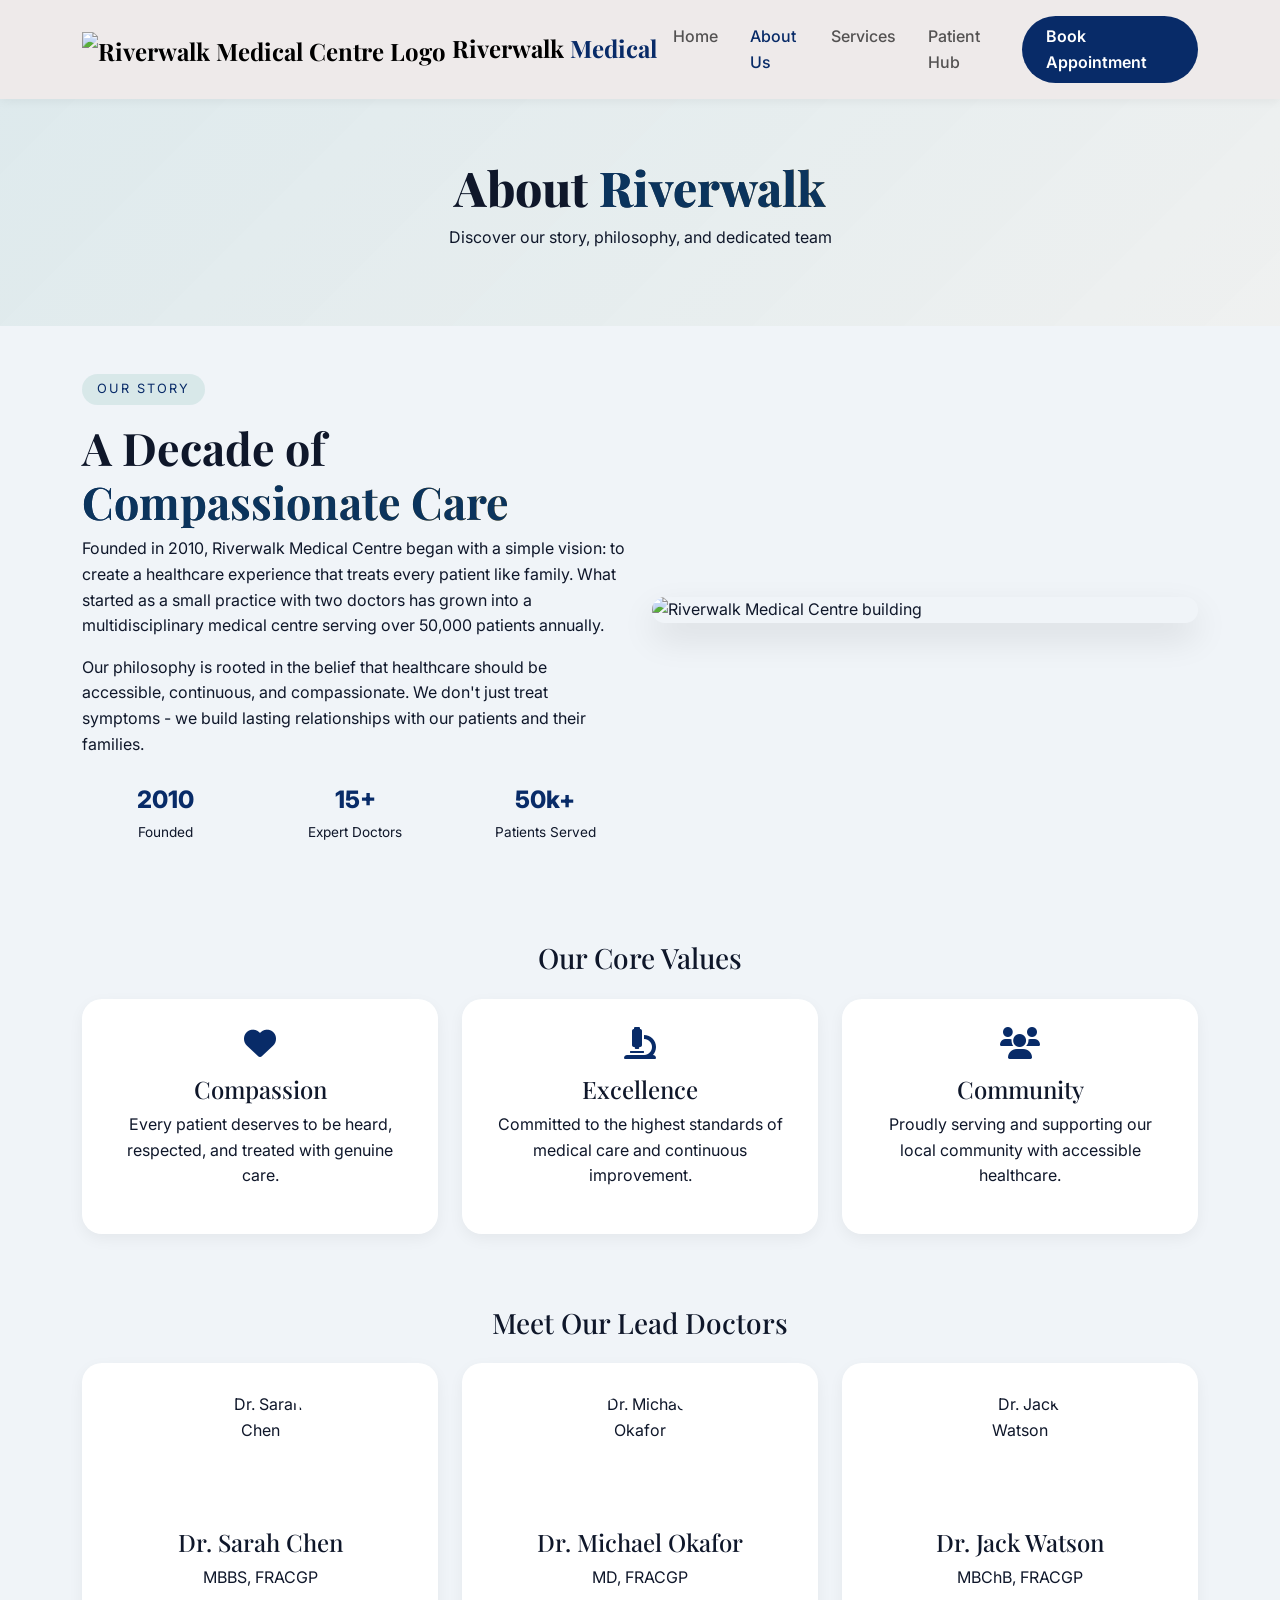
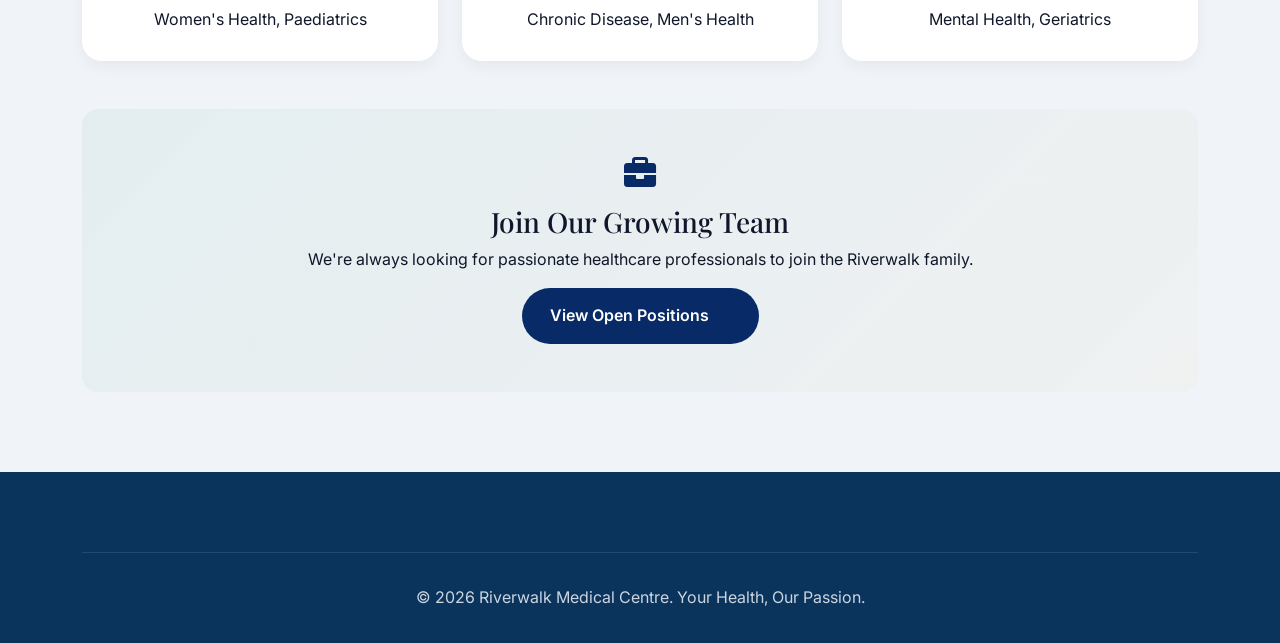
==== about.html @ fadc0576 "Add files via upload" ====
<!DOCTYPE html>
<html lang="en">
<head>
    <meta charset="UTF-8">
    <meta name="viewport" content="width=device-width, initial-scale=1.0">
    <title>About Us | Riverwalk Medical Centre</title>
    <link href="https://cdn.jsdelivr.net/npm/bootstrap@5.3.0-alpha1/dist/css/bootstrap.min.css" rel="stylesheet">
    <link rel="stylesheet" href="https://cdnjs.cloudflare.com/ajax/libs/font-awesome/6.0.0-beta3/css/all.min.css">
    <link href="https://fonts.googleapis.com/css2?family=Inter:wght@300;400;500;600;700&family=Playfair+Display:wght@400;500;600;700&display=swap" rel="stylesheet">
    <link rel="stylesheet" href="style.css">
</head>
<body>

    <!-- Navigation -->
    <nav class="navbar navbar-expand-lg sticky-top">
        <div class="container">
            <a class="navbar-brand" href="index.html">
                <img src="592079887_1321707923304031_1038396307956701715_n.jpg" alt="Riverwalk Medical Centre Logo" width="50" height="50">
                <span>Riverwalk <span class="brand-accent">Medical</span></span>
            </a>
            <button class="navbar-toggler" type="button" data-bs-toggle="collapse" data-bs-target="#navbarNav">
                <span class="navbar-toggler-icon"></span>
            </button>
            <div class="collapse navbar-collapse" id="navbarNav">
                <ul class="navbar-nav ms-auto">
                    <li class="nav-item"><a class="nav-link" href="index.html">Home</a></li>
                    <li class="nav-item"><a class="nav-link active" href="about.html">About Us</a></li>
                    <li class="nav-item"><a class="nav-link" href="services.html">Services</a></li>
                    <li class="nav-item"><a class="nav-link" href="patient-hub.html">Patient Hub</a></li>
                </ul>
                <a href="patient-hub.html" class="btn-appointment">Book Appointment</a>
            </div>
        </div>
    </nav>

    <!-- Page Header with Image -->
    <section class="page-header">
        <div class="container">
            <h1>About <span class="gradient-text">Riverwalk</span></h1>
            <p>Discover our story, philosophy, and dedicated team</p>
        </div>
    </section>

    <div class="container py-5">
        <!-- Our Story Section -->
        <div class="row align-items-center mb-5">
            <div class="col-lg-6">
                <span class="section-subtitle">Our Story</span>
                <h2 class="section-title">A Decade of <span class="gradient-text">Compassionate Care</span></h2>
                <p>Founded in 2010, Riverwalk Medical Centre began with a simple vision: to create a healthcare experience that treats every patient like family. What started as a small practice with two doctors has grown into a multidisciplinary medical centre serving over 50,000 patients annually.</p>
                <p>Our philosophy is rooted in the belief that healthcare should be accessible, continuous, and compassionate. We don't just treat symptoms - we build lasting relationships with our patients and their families.</p>
                <div class="row mt-4">
                    <div class="col-4">
                        <div class="stat-box">
                            <span class="stat-number">2010</span>
                            <span class="stat-label">Founded</span>
                        </div>
                    </div>
                    <div class="col-4">
                        <div class="stat-box">
                            <span class="stat-number">15+</span>
                            <span class="stat-label">Expert Doctors</span>
                        </div>
                    </div>
                    <div class="col-4">
                        <div class="stat-box">
                            <span class="stat-number">50k+</span>
                            <span class="stat-label">Patients Served</span>
                        </div>
                    </div>
                </div>
            </div>
            <div class="col-lg-6">
                <div class="about-image">
                    <img src="https://images.unsplash.com/photo-1581056771107-24ca5f033842?w=600&h=400&fit=crop" alt="Riverwalk Medical Centre building">
                </div>
            </div>
        </div>

        <!-- Core Values -->
        <div class="values-section mt-5 pt-5">
            <h3 class="text-center mb-4">Our Core Values</h3>
            <div class="row g-6">
                <div class="col-md-4">
                    <div class="value-card">
                        <i class="fas fa-heart"></i>
                        <h4>Compassion</h4>
                        <p>Every patient deserves to be heard, respected, and treated with genuine care.</p>
                    </div>
                </div>
                <div class="col-md-4">
                    <div class="value-card">
                        <i class="fas fa-microscope"></i>
                        <h4>Excellence</h4>
                        <p>Committed to the highest standards of medical care and continuous improvement.</p>
                    </div>
                </div>
                <div class="col-md-4">
                    <div class="value-card">
                        <i class="fas fa-users"></i>
                        <h4>Community</h4>
                        <p>Proudly serving and supporting our local community with accessible healthcare.</p>
                    </div>
                </div>
            </div>
        </div>

        <!-- Doctors Section -->
        <div class="doctors-section mt-5 pt-4">
            <h3 class="text-center mb-4">Meet Our Lead Doctors</h3>
            <div class="row g-6">
                <div class="col-md-4">
                    <div class="doctor-card">
                        <div class="doctor-image">
                            <img src="c:\Users\Administrator\Downloads\confident-female-doctor-medical-worker-600nw-2400718423.webp" alt="Dr. Sarah Chen">
                        </div>
                        <h4>Dr. Sarah Chen</h4>
                        <p>MBBS, FRACGP</p>
                        <span>Women's Health, Paediatrics</span>
                    </div>
                </div>
                <div class="col-md-4">
                    <div class="doctor-card">
                        <div class="doctor-image">
                            <img src="c:\Users\Administrator\OneDrive - Botswana Accountancy College\Pictures\middleaged-african-600nw-2617395911.jpg" alt="Dr. Michael Okafor">
                        </div>
                        <h4>Dr. Michael Okafor</h4>
                        <p>MD, FRACGP</p>
                        <span>Chronic Disease, Men's Health</span>
                    </div>
                </div>
                <div class="col-md-4">
                    <div class="doctor-card">
                        <div class="doctor-image">
                            <img src="c:\Users\Administrator\OneDrive - Botswana Accountancy College\Pictures\e8f964f2a79487c2bc9515b193be19e3.jpg" alt="Dr. Jack Watson">
                        </div>
                        <h4>Dr. Jack Watson</h4>
                        <p>MBChB, FRACGP</p>
                        <span>Mental Health, Geriatrics</span>
                    </div>
                </div>
            </div>
        </div>

        <!-- Careers CTA -->
        <div class="careers-cta mt-5 p-5 rounded-4 text-center">
            <i class="fas fa-briefcase fa-2x"></i>
            <h3>Join Our Growing Team</h3>
            <p>We're always looking for passionate healthcare professionals to join the Riverwalk family.</p>
            <a href="#" class="btn-primary" onclick="alert('Careers: Send CV to careers@riverwalkmedical.com.au')">View Open Positions <i class="fas fa-arrow-right"></i></a>
        </div>
    </div>

    <footer class="footer">
        <div class="container">
            <div class="footer-bottom">
                <p>&copy; 2026 Riverwalk Medical Centre. Your Health, Our Passion.</p>
            </div>
        </div>
    </footer>

    <script src="https://cdn.jsdelivr.net/npm/bootstrap@5.3.0-alpha1/dist/js/bootstrap.bundle.min.js"></script>
    <script src="Main.js"></script>
</body>
</html>
---- style.css ----
/* ============================================
   RIVERWALK MEDICAL CENTRE - PROFESSIONAL CSS
   Medical theme with images and no emojis
   ============================================ */

:root {
    --primary: #082b68;
    --primary-dark: #4506ab;
    --primary-light: #08126d;
    --accent: #e8a735;
    --secondary: #0b345d;
    --white: #ffffff;
    --gray-light: #f0f4f8;
    --dark: #020a16;
    --dark: #0f172a;
}

* {
    margin: 0;
    padding: 0;
    box-sizing: border-box;
}

body {
    font-family: 'Inter', sans-serif;
    background-color: var(--gray-light);
    color: var(--dark);
    line-height: 1.6;
}

/* Watermark Background */
body::before {
    content: "";
    position: fixed;
    top: 0;
    left: 0;
    width: 100%;
    height: 100%;
    z-index: -1;
    background-image: url('487202758_1113256304149195_3274082367478030673_n.jpg');
    background-repeat: no-repeat;
    background-position: center center;
    background-size: 100% auto;
    background-attachment: fixed;
    opacity: 0.4;
    pointer-events: none;
}

/* Typography */
h1, h2, h3, h4, .navbar-brand {
    font-family: 'Playfair Display', serif;
}

.gradient-text {
    background: linear-gradient(135deg, var(--primary), var(--accent));
    -webkit-background-clip: text;
    background-clip: text;
    color: var(--secondary);
}

/* Navigation */
.navbar {
    background: rgba(238, 233, 233, 0.95);
    box-shadow: 0 2px 10px rgba(0,0,0,0.05);
    padding: 1rem 0;
}

.navbar-brand {
    font-size: 1.5rem;
    font-weight: 700;
}

.navbar-brand i {
    color: var(--primary);
    margin-right: 8px;
}

.brand-accent {
    color: var(--primary);
}

.nav-link {
    font-weight: 500;
    margin: 0 0.5rem;
    transition: color 0.3s;
}

.nav-link:hover, .nav-link.active {
    color: var(--primary) !important;
}

.btn-appointment {
    background: var(--primary);
    color: white;
    padding: 8px 24px;
    border-radius: 50px;
    text-decoration: none;
    font-weight: 600;
    transition: all 0.3s;
    margin-left: 1rem;
    display: inline-block;
}

.btn-appointment:hover {
    background: var(--primary-dark);
    color: white;
    transform: translateY(-2px);
}

/* Hero Section */
.hero {
    position: relative;
    min-height: 90vh;
    display: flex;
    align-items: center;
    background: linear-gradient(135deg, rgba(10,126,111,0.08), rgba(232,167,53,0.04));
}

.hero-overlay {
    position: absolute;
    top: 0;
    left: 0;
    width: 100%;
    height: 100%;
    background: radial-gradient(circle at 30% 50%, rgba(10,126,111,0.05), transparent 70%);
    pointer-events: none;
}

.hero-container {
    position: relative;
    z-index: 2;
}

.hero-badge span {
    display: inline-block;
    background: rgba(10,126,111,0.1);
    padding: 5px 15px;
    border-radius: 50px;
    font-size: 0.85rem;
    color: var(--primary);
    margin-bottom: 1.5rem;
    font-weight: 500;
}

.hero-title {
    font-size: 4rem;
    font-weight: 800;
    line-height: 1.2;
    margin-bottom: 1.5rem;
}

.hero-text {
    font-size: 1.1rem;
    color: var(--gray);
    margin-bottom: 2rem;
    max-width: 500px;
}

.hero-buttons {
    display: flex;
    gap: 1rem;
    margin-bottom: 2rem;
    flex-wrap: wrap;
}

.btn-primary {
    background: var(--primary);
    color: white;
    padding: 12px 28px;
    border-radius: 50px;
    text-decoration: none;
    font-weight: 600;
    transition: all 0.3s;
    display: inline-flex;
    align-items: center;
    gap: 8px;
}

.btn-primary:hover {
    background: var(--primary-dark);
    transform: translateX(5px);
    color: white;
}

.btn-outline {
    border: 2px solid var(--primary);
    color: var(--primary);
    padding: 12px 28px;
    border-radius: 50px;
    text-decoration: none;
    font-weight: 600;
    transition: all 0.3s;
    display: inline-block;
}

.btn-outline:hover {
    background: var(--primary);
    color: white;
}

.hero-stats {
    display: flex;
    gap: 2rem;
}

.stat-number {
    font-size: 1.8rem;
    font-weight: 800;
    color: var(--primary);
}

.info-card {
    background: rgba(255, 255, 255, 0.95);
    border-radius: 20px;
    padding: 2rem;
    box-shadow: 0 10px 30px rgba(0,0,0,0.08);
    backdrop-filter: blur(10px);
}

.emergency-number {
    font-size: 1.8rem;
    font-weight: 700;
    color: var(--primary);
}

/* Section Styles */
.section-header {
    margin-bottom: 2rem;
}

.section-subtitle {
    display: inline-block;
    font-size: 0.8rem;
    text-transform: uppercase;
    letter-spacing: 2px;
    color: var(--primary);
    background: rgba(10,126,111,0.1);
    padding: 5px 15px;
    border-radius: 50px;
    margin-bottom: 1rem;
}

.section-title {
    font-size: 2.8rem;
    font-weight: 700;
    margin-bottom: 0.5rem;
}

.section-desc {
    color: var(--gray);
}

/* Services Section */
.services-section {
    padding: 80px 0;
}

.service-card {
    background: white;
    border-radius: 20px;
    padding: 2rem;
    text-align: center;
    transition: all 0.3s;
    box-shadow: 0 5px 20px rgba(0,0,0,0.05);
    height: 100%;
}

.service-card:hover {
    transform: translateY(-10px);
    box-shadow: 0 15px 35px rgba(10,126,111,0.1);
}

.service-icon {
    width: 80px;
    height: 80px;
    background: rgba(10,126,111,0.1);
    border-radius: 50%;
    display: flex;
    align-items: center;
    justify-content: center;
    margin: 0 auto 1.5rem;
}

.service-icon i {
    font-size: 2.5rem;
    color: var(--primary);
}

.service-card h4 {
    margin-bottom: 0.75rem;
}

.service-card a {
    color: var(--primary);
    text-decoration: none;
    font-weight: 600;
    display: inline-flex;
    align-items: center;
    gap: 5px;
    margin-top: 1rem;
}

.service-card a:hover {
    gap: 10px;
}

/* Why Choose Us */
.why-choose {
    padding: 80px 0;
    background: white;
}

.why-image {
    position: relative;
    border-radius: 24px;
    overflow: hidden;
    box-shadow: 0 20px 40px rgba(0,0,0,0.1);
}

.why-image img {
    width: 100%;
    height: auto;
    display: block;
}

.floating-badge {
    position: absolute;
    bottom: 20px;
    left: 20px;
    background: white;
    padding: 10px 20px;
    border-radius: 50px;
    display: flex;
    align-items: center;
    gap: 10px;
    font-weight: 600;
    box-shadow: 0 5px 15px rgba(0,0,0,0.1);
}

.floating-badge i {
    color: var(--primary);
}

.feature {
    display: flex;
    gap: 1rem;
    margin-bottom: 1.5rem;
}

.feature-icon {
    width: 50px;
    height: 50px;
    background: rgba(10,126,111,0.1);
    border-radius: 15px;
    display: flex;
    align-items: center;
    justify-content: center;
}

.feature-icon i {
    font-size: 1.5rem;
    color: var(--primary);
}

.feature h4 {
    font-size: 1.1rem;
    font-weight: 700;
    margin-bottom: 0.25rem;
}

.feature p {
    color: var(--gray);
    font-size: 0.9rem;
}

/* Testimonials */
.testimonials {
    padding: 80px 0;
    background: var(--gray-light);
}

.testimonial-card {
    background: white;
    border-radius: 20px;
    padding: 2rem;
    box-shadow: 0 5px 20px rgba(0,0,0,0.05);
    transition: all 0.3s;
}

.testimonial-card:hover {
    transform: translateY(-5px);
}

.testimonial-card i:first-child {
    font-size: 2rem;
    color: var(--primary-light);
    opacity: 0.5;
    margin-bottom: 1rem;
}

.testimonial-author h5 {
    margin-top: 1rem;
    color: var(--primary);
}

/* Contact Section */
.contact-section {
    padding: 60px 0;
}

.contact-wrapper {
    background: white;
    border-radius: 25px;
    padding: 2.5rem;
    box-shadow: 0 10px 30px rgba(0,0,0,0.05);
}

.contact-label {
    font-size: 0.9rem;
    color: var(--gray);
}

.emergency-large {
    font-size: 2.5rem;
    font-weight: 800;
    color: var(--primary);
}

.newsletter-form {
    display: flex;
    gap: 1rem;
    margin-top: 1rem;
    flex-wrap: wrap;
}

.newsletter-form input {
    flex: 1;
    padding: 12px 20px;
    border: 1px solid #ddd;
    border-radius: 50px;
    font-size: 1rem;
}

.newsletter-form button {
    background: var(--primary);
    border: none;
    padding: 12px 24px;
    border-radius: 50px;
    color: white;
    font-weight: 600;
    cursor: pointer;
    transition: background 0.3s;
    display: inline-flex;
    align-items: center;
    gap: 8px;
}

.newsletter-form button:hover {
    background: var(--primary-dark);
}

/* Footer */
.footer {
    background: var(--secondary);
    color: #cbd5e1;
    padding: 3rem 0 1rem;
    margin-top: 2rem;
}

.footer h4, .footer h5 {
    color: white;
    margin-bottom: 1rem;
}

.footer h4 i {
    color: var(--primary-light);
    margin-right: 8px;
}

.footer ul {
    list-style: none;
    padding: 0;
}

.footer ul li {
    margin-bottom: 0.5rem;
}

.footer a {
    color: #cbd5e1;
    text-decoration: none;
    transition: color 0.3s;
}

.footer a:hover {
    color: var(--primary-light);
}

.footer-social {
    display: flex;
    gap: 1rem;
    margin-top: 1rem;
}

.footer-social a {
    width: 36px;
    height: 36px;
    background: rgba(255,255,255,0.1);
    border-radius: 50%;
    display: flex;
    align-items: center;
    justify-content: center;
    transition: all 0.3s;
}

.footer-social a:hover {
    background: var(--primary);
    transform: translateY(-3px);
}

.footer-bottom {
    text-align: center;
    padding-top: 2rem;
    margin-top: 2rem;
    border-top: 1px solid rgba(255,255,255,0.1);
}

.privacy-links {
    margin-top: 0.5rem;
    font-size: 0.85rem;
}

/* Page Header */
.page-header {
    background: linear-gradient(135deg, rgba(10,126,111,0.08), rgba(232,167,53,0.04));
    padding: 60px 0;
    text-align: center;
}

.page-header h1 {
    font-size: 3rem;
    font-weight: 800;
}

/* About Page Styles */
.stat-box {
    text-align: center;
}

.stat-box .stat-number {
    display: block;
    font-size: 1.5rem;
}

.stat-box .stat-label {
    font-size: 0.85rem;
    color: var(--gray);
}

.about-image {
    border-radius: 20px;
    overflow: hidden;
    box-shadow: 0 15px 35px rgba(0,0,0,0.1);
}

.about-image img {
    width: 100%;
    height: auto;
    display: block;
}

.value-card, .doctor-card {
    background: white;
    border-radius: 20px;
    padding: 1.8rem;
    text-align: center;
    transition: all 0.3s;
    box-shadow: 0 5px 15px rgba(0,0,0,0.05);
    height: 100%;
}

.value-card:hover, .doctor-card:hover {
    transform: translateY(-5px);
}

.value-card i, .doctor-card i {
    font-size: 2rem;
    color: var(--primary);
    margin-bottom: 1rem;
}

.doctor-image {
    width: 120px;
    height: 120px;
    border-radius: 50%;
    overflow: hidden;
    margin: 0 auto 1rem;
}

.doctor-image img {
    width: 100%;
    height: 100%;
    object-fit: cover;
}

.careers-cta {
    background: linear-gradient(135deg, rgba(10,126,111,0.05), rgba(232,167,53,0.03));
    text-align: center;
}

.careers-cta i {
    color: var(--primary);
    margin-bottom: 1rem;
}

/* Service Full Cards */
.service-full-card {
    background: white;
    border-radius: 20px;
    padding: 1.8rem;
    transition: all 0.3s;
    height: 100%;
    border: 1px solid rgba(10,126,111,0.1);
}

.service-full-card:hover {
    transform: translateY(-5px);
    box-shadow: 0 10px 30px rgba(10,126,111,0.1);
}

.service-full-card i {
    font-size: 2.5rem;
    color: var(--primary);
    margin-bottom: 1rem;
}

.service-tag {
    display: inline-block;
    background: rgba(10,126,111,0.1);
    padding: 4px 12px;
    border-radius: 50px;
    font-size: 0.7rem;
    margin-top: 1rem;
}

.corporate {
    text-align: center;
    background: linear-gradient(135deg, rgba(10,126,111,0.03), rgba(232,167,53,0.03));
}

/* Hub Cards */
.hub-card {
    background: white;
    border-radius: 20px;
    padding: 1.5rem;
    margin-bottom: 1.5rem;
    box-shadow: 0 5px 15px rgba(0,0,0,0.05);
    transition: all 0.3s;
}

.hub-card:hover {
    box-shadow: 0 10px 25px rgba(10,126,111,0.1);
}

.hub-card i:first-child {
    font-size: 2rem;
    color: var(--primary);
    margin-bottom: 0.5rem;
}

.hub-btn {
    background: none;
    border: none;
    color: var(--primary);
    font-weight: 600;
    cursor: pointer;
    margin-top: 0.5rem;
}

.hub-submit {
    background: var(--gray-light);
    border: none;
    padding: 10px 20px;
    border-radius: 50px;
    margin-top: 0.5rem;
    font-weight: 600;
    cursor: pointer;
    transition: all 0.3s;
}

.hub-submit.primary {
    background: var(--primary);
    color: white;
}

.hub-submit.primary:hover {
    background: var(--primary-dark);
}

.registration-card {
    border: 2px solid rgba(10,126,111,0.2);
}

.resources-section {
    background: linear-gradient(135deg, rgba(10,126,111,0.05), rgba(232,167,53,0.03));
    border-radius: 20px;
    padding: 1.8rem;
}

.resource-item {
    background: white;
    border-radius: 15px;
    padding: 1rem;
    height: 100%;
}

.resource-item i {
    color: var(--primary);
    margin-right: 8px;
}

/* Form Controls */
.form-control {
    border-radius: 12px;
    border: 1px solid #e2e8f0;
    padding: 12px 16px;
}

.form-control:focus {
    border-color: var(--primary);
    box-shadow: 0 0 0 3px rgba(10,126,111,0.1);
}

/* Responsive Design */
@media (max-width: 768px) {
    .hero-title {
        font-size: 2.5rem;
    }
    
    .section-title {
        font-size: 2rem;
    }
    
    .hero-stats {
        gap: 1rem;
    }
    
    .stat-number {
        font-size: 1.2rem;
    }
    
    .btn-appointment {
        margin-left: 0;
        margin-top: 1rem;
        display: inline-block;
        text-align: center;
    }
    
    .contact-wrapper .text-end {
        text-align: center !important;
        margin-top: 1rem;
    }
    
    .emergency-large {
        font-size: 1.8rem;
    }
    
    body::before {
        background-size: 80% auto;
        opacity: 0.04;
    }
}

@media (max-width: 576px) {
    .hero-buttons {
        flex-direction: column;
    }
    
    .btn-primary, .btn-outline {
        text-align: center;
        justify-content: center;
    }
    
    .hero-title {
        font-size: 2rem;
    }
}
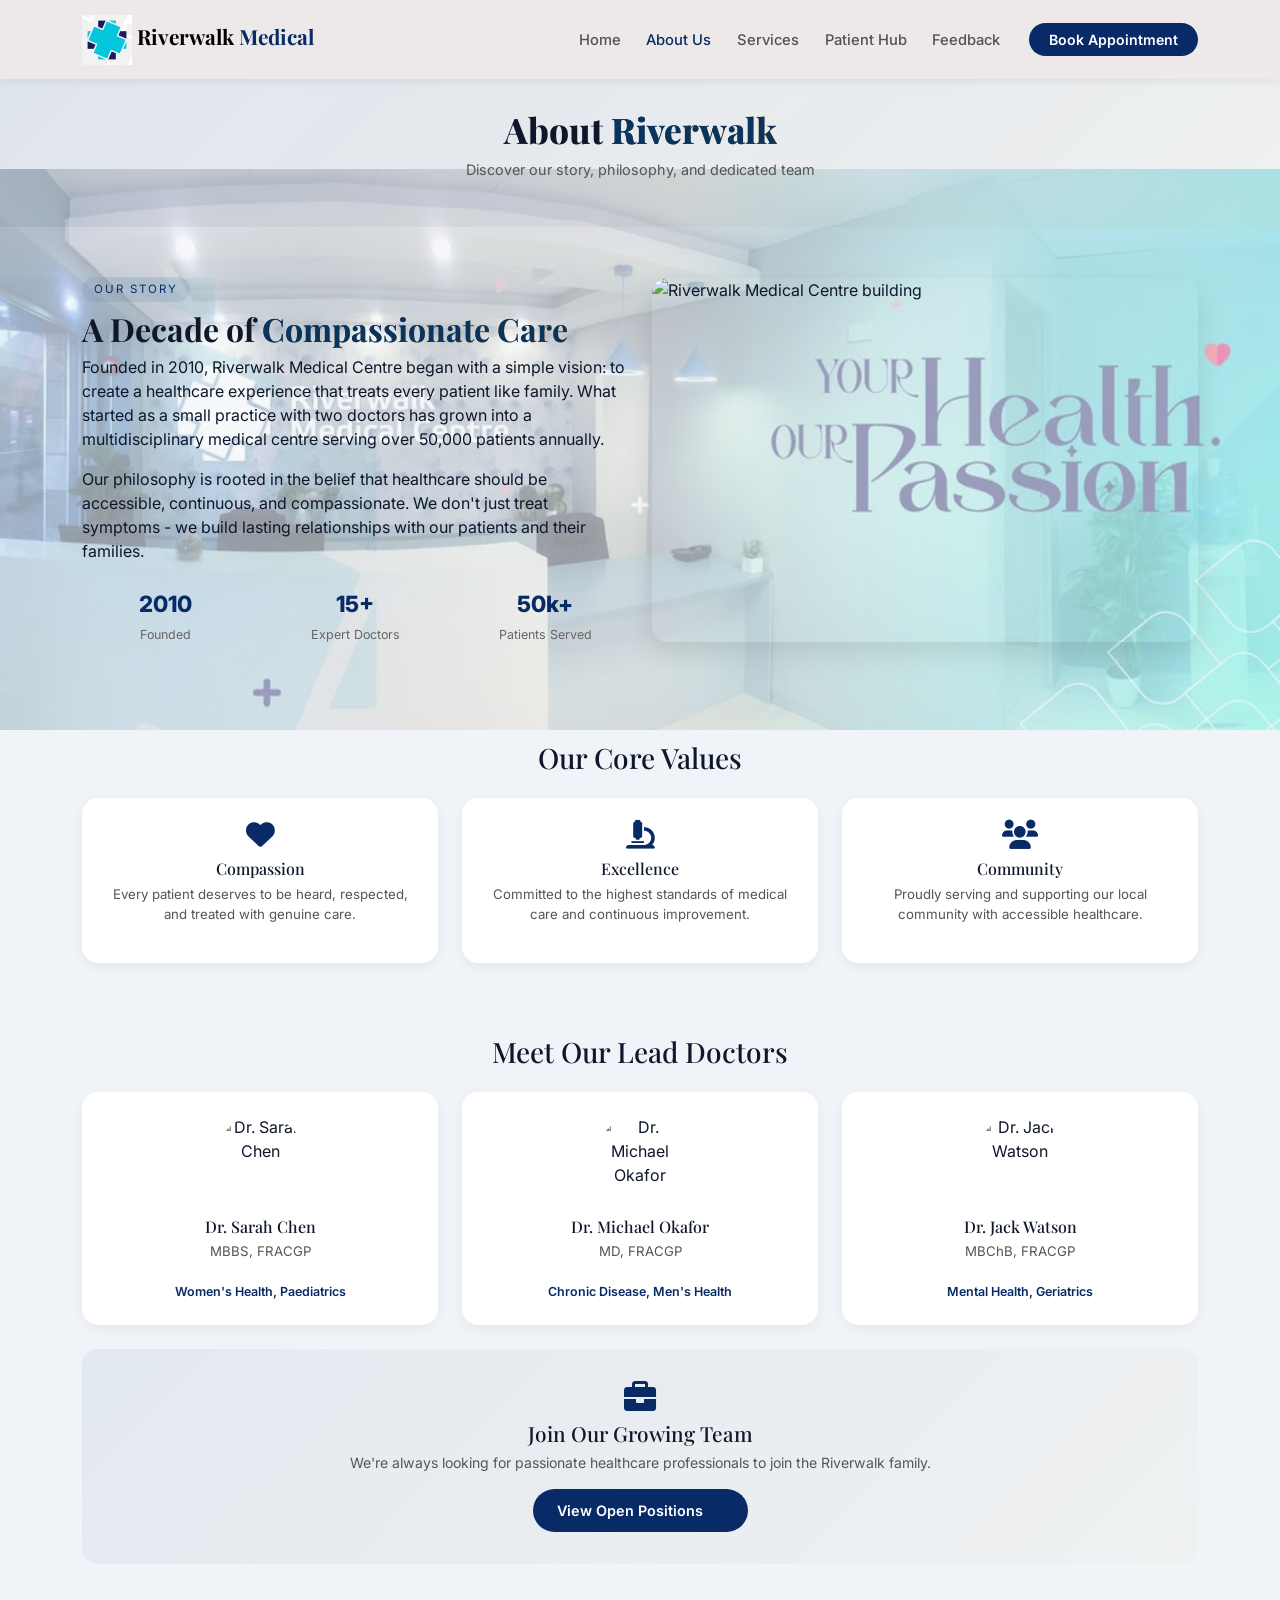
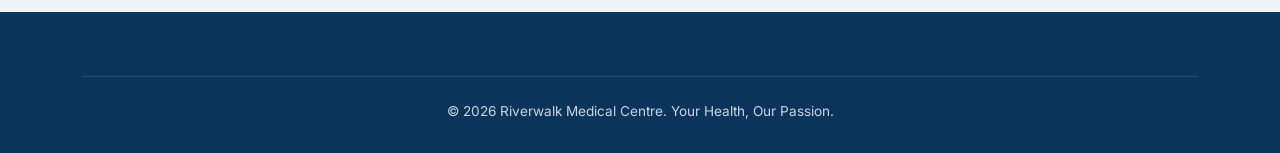
==== commit b30ad92a: "Add files via upload" ====
--- a/about.html
+++ b/about.html
@@ -1,165 +1,166 @@
-<!DOCTYPE html>
-<html lang="en">
-<head>
-    <meta charset="UTF-8">
-    <meta name="viewport" content="width=device-width, initial-scale=1.0">
-    <title>About Us | Riverwalk Medical Centre</title>
-    <link href="https://cdn.jsdelivr.net/npm/bootstrap@5.3.0-alpha1/dist/css/bootstrap.min.css" rel="stylesheet">
-    <link rel="stylesheet" href="https://cdnjs.cloudflare.com/ajax/libs/font-awesome/6.0.0-beta3/css/all.min.css">
-    <link href="https://fonts.googleapis.com/css2?family=Inter:wght@300;400;500;600;700&family=Playfair+Display:wght@400;500;600;700&display=swap" rel="stylesheet">
-    <link rel="stylesheet" href="style.css">
-</head>
-<body>
-
-    <!-- Navigation -->
-    <nav class="navbar navbar-expand-lg sticky-top">
-        <div class="container">
-            <a class="navbar-brand" href="index.html">
-                <img src="592079887_1321707923304031_1038396307956701715_n.jpg" alt="Riverwalk Medical Centre Logo" width="50" height="50">
-                <span>Riverwalk <span class="brand-accent">Medical</span></span>
-            </a>
-            <button class="navbar-toggler" type="button" data-bs-toggle="collapse" data-bs-target="#navbarNav">
-                <span class="navbar-toggler-icon"></span>
-            </button>
-            <div class="collapse navbar-collapse" id="navbarNav">
-                <ul class="navbar-nav ms-auto">
-                    <li class="nav-item"><a class="nav-link" href="index.html">Home</a></li>
-                    <li class="nav-item"><a class="nav-link active" href="about.html">About Us</a></li>
-                    <li class="nav-item"><a class="nav-link" href="services.html">Services</a></li>
-                    <li class="nav-item"><a class="nav-link" href="patient-hub.html">Patient Hub</a></li>
-                </ul>
-                <a href="patient-hub.html" class="btn-appointment">Book Appointment</a>
-            </div>
-        </div>
-    </nav>
-
-    <!-- Page Header with Image -->
-    <section class="page-header">
-        <div class="container">
-            <h1>About <span class="gradient-text">Riverwalk</span></h1>
-            <p>Discover our story, philosophy, and dedicated team</p>
-        </div>
-    </section>
-
-    <div class="container py-5">
-        <!-- Our Story Section -->
-        <div class="row align-items-center mb-5">
-            <div class="col-lg-6">
-                <span class="section-subtitle">Our Story</span>
-                <h2 class="section-title">A Decade of <span class="gradient-text">Compassionate Care</span></h2>
-                <p>Founded in 2010, Riverwalk Medical Centre began with a simple vision: to create a healthcare experience that treats every patient like family. What started as a small practice with two doctors has grown into a multidisciplinary medical centre serving over 50,000 patients annually.</p>
-                <p>Our philosophy is rooted in the belief that healthcare should be accessible, continuous, and compassionate. We don't just treat symptoms - we build lasting relationships with our patients and their families.</p>
-                <div class="row mt-4">
-                    <div class="col-4">
-                        <div class="stat-box">
-                            <span class="stat-number">2010</span>
-                            <span class="stat-label">Founded</span>
-                        </div>
-                    </div>
-                    <div class="col-4">
-                        <div class="stat-box">
-                            <span class="stat-number">15+</span>
-                            <span class="stat-label">Expert Doctors</span>
-                        </div>
-                    </div>
-                    <div class="col-4">
-                        <div class="stat-box">
-                            <span class="stat-number">50k+</span>
-                            <span class="stat-label">Patients Served</span>
-                        </div>
-                    </div>
-                </div>
-            </div>
-            <div class="col-lg-6">
-                <div class="about-image">
-                    <img src="https://images.unsplash.com/photo-1581056771107-24ca5f033842?w=600&h=400&fit=crop" alt="Riverwalk Medical Centre building">
-                </div>
-            </div>
-        </div>
-
-        <!-- Core Values -->
-        <div class="values-section mt-5 pt-5">
-            <h3 class="text-center mb-4">Our Core Values</h3>
-            <div class="row g-6">
-                <div class="col-md-4">
-                    <div class="value-card">
-                        <i class="fas fa-heart"></i>
-                        <h4>Compassion</h4>
-                        <p>Every patient deserves to be heard, respected, and treated with genuine care.</p>
-                    </div>
-                </div>
-                <div class="col-md-4">
-                    <div class="value-card">
-                        <i class="fas fa-microscope"></i>
-                        <h4>Excellence</h4>
-                        <p>Committed to the highest standards of medical care and continuous improvement.</p>
-                    </div>
-                </div>
-                <div class="col-md-4">
-                    <div class="value-card">
-                        <i class="fas fa-users"></i>
-                        <h4>Community</h4>
-                        <p>Proudly serving and supporting our local community with accessible healthcare.</p>
-                    </div>
-                </div>
-            </div>
-        </div>
-
-        <!-- Doctors Section -->
-        <div class="doctors-section mt-5 pt-4">
-            <h3 class="text-center mb-4">Meet Our Lead Doctors</h3>
-            <div class="row g-6">
-                <div class="col-md-4">
-                    <div class="doctor-card">
-                        <div class="doctor-image">
-                            <img src="c:\Users\Administrator\Downloads\confident-female-doctor-medical-worker-600nw-2400718423.webp" alt="Dr. Sarah Chen">
-                        </div>
-                        <h4>Dr. Sarah Chen</h4>
-                        <p>MBBS, FRACGP</p>
-                        <span>Women's Health, Paediatrics</span>
-                    </div>
-                </div>
-                <div class="col-md-4">
-                    <div class="doctor-card">
-                        <div class="doctor-image">
-                            <img src="c:\Users\Administrator\OneDrive - Botswana Accountancy College\Pictures\middleaged-african-600nw-2617395911.jpg" alt="Dr. Michael Okafor">
-                        </div>
-                        <h4>Dr. Michael Okafor</h4>
-                        <p>MD, FRACGP</p>
-                        <span>Chronic Disease, Men's Health</span>
-                    </div>
-                </div>
-                <div class="col-md-4">
-                    <div class="doctor-card">
-                        <div class="doctor-image">
-                            <img src="c:\Users\Administrator\OneDrive - Botswana Accountancy College\Pictures\e8f964f2a79487c2bc9515b193be19e3.jpg" alt="Dr. Jack Watson">
-                        </div>
-                        <h4>Dr. Jack Watson</h4>
-                        <p>MBChB, FRACGP</p>
-                        <span>Mental Health, Geriatrics</span>
-                    </div>
-                </div>
-            </div>
-        </div>
-
-        <!-- Careers CTA -->
-        <div class="careers-cta mt-5 p-5 rounded-4 text-center">
-            <i class="fas fa-briefcase fa-2x"></i>
-            <h3>Join Our Growing Team</h3>
-            <p>We're always looking for passionate healthcare professionals to join the Riverwalk family.</p>
-            <a href="#" class="btn-primary" onclick="alert('Careers: Send CV to careers@riverwalkmedical.com.au')">View Open Positions <i class="fas fa-arrow-right"></i></a>
-        </div>
-    </div>
-
-    <footer class="footer">
-        <div class="container">
-            <div class="footer-bottom">
-                <p>&copy; 2026 Riverwalk Medical Centre. Your Health, Our Passion.</p>
-            </div>
-        </div>
-    </footer>
-
-    <script src="https://cdn.jsdelivr.net/npm/bootstrap@5.3.0-alpha1/dist/js/bootstrap.bundle.min.js"></script>
-    <script src="Main.js"></script>
-</body>
+<!DOCTYPE html>
+<html lang="en">
+<head>
+    <meta charset="UTF-8">
+    <meta name="viewport" content="width=device-width, initial-scale=1.0">
+    <title>About Us | Riverwalk Medical Centre</title>
+    <link href="https://cdn.jsdelivr.net/npm/bootstrap@5.3.2/dist/css/bootstrap.min.css" rel="stylesheet">
+    <link rel="stylesheet" href="https://cdnjs.cloudflare.com/ajax/libs/font-awesome/6.0.0-beta3/css/all.min.css">
+    <link href="https://fonts.googleapis.com/css2?family=Inter:wght@300;400;500;600;700&family=Playfair+Display:wght@400;500;600;700&display=swap" rel="stylesheet">
+    <link rel="stylesheet" href="style.css">
+</head>
+<body>
+
+    <!-- Navigation -->
+    <nav class="navbar navbar-expand-lg sticky-top">
+        <div class="container">
+            <a class="navbar-brand" href="index.html">
+                <img src="592079887_1321707923304031_1038396307956701715_n.jpg" alt="Riverwalk Medical Centre Logo" width="50" height="50">
+                <span>Riverwalk <span class="brand-accent">Medical</span></span>
+            </a>
+            <button class="navbar-toggler" type="button" data-bs-toggle="collapse" data-bs-target="#navbarNav">
+                <span class="navbar-toggler-icon"></span>
+            </button>
+            <div class="collapse navbar-collapse" id="navbarNav">
+                <ul class="navbar-nav ms-auto">
+                    <li class="nav-item"><a class="nav-link" href="index.html">Home</a></li>
+                    <li class="nav-item"><a class="nav-link active" href="about.html">About Us</a></li>
+                    <li class="nav-item"><a class="nav-link" href="services.html">Services</a></li>
+                    <li class="nav-item"><a class="nav-link" href="patient-hub.html">Patient Hub</a></li>
+                    <li class="nav-item"><a class="nav-link" href="feedback.html">Feedback</a></li>
+                </ul>
+                <a href="patient-hub.html" class="btn-appointment">Book Appointment</a>
+            </div>
+        </div>
+    </nav>
+
+    <!-- Page Header with Image -->
+    <section class="page-header">
+        <div class="container">
+            <h1>About <span class="gradient-text">Riverwalk</span></h1>
+            <p>Discover our story, philosophy, and dedicated team</p>
+        </div>
+    </section>
+
+    <div class="container py-5">
+        <!-- Our Story Section -->
+        <div class="row align-items-center mb-5">
+            <div class="col-lg-6">
+                <span class="section-subtitle">Our Story</span>
+                <h2 class="section-title">A Decade of <span class="gradient-text">Compassionate Care</span></h2>
+                <p>Founded in 2010, Riverwalk Medical Centre began with a simple vision: to create a healthcare experience that treats every patient like family. What started as a small practice with two doctors has grown into a multidisciplinary medical centre serving over 50,000 patients annually.</p>
+                <p>Our philosophy is rooted in the belief that healthcare should be accessible, continuous, and compassionate. We don't just treat symptoms - we build lasting relationships with our patients and their families.</p>
+                <div class="row mt-4">
+                    <div class="col-4">
+                        <div class="stat-box">
+                            <span class="stat-number">2010</span>
+                            <span class="stat-label">Founded</span>
+                        </div>
+                    </div>
+                    <div class="col-4">
+                        <div class="stat-box">
+                            <span class="stat-number">15+</span>
+                            <span class="stat-label">Expert Doctors</span>
+                        </div>
+                    </div>
+                    <div class="col-4">
+                        <div class="stat-box">
+                            <span class="stat-number">50k+</span>
+                            <span class="stat-label">Patients Served</span>
+                        </div>
+                    </div>
+                </div>
+            </div>
+            <div class="col-lg-6">
+                <div class="about-image">
+                    <img src="https://images.unsplash.com/photo-1581056771107-24ca5f033842?w=600&h=400&fit=crop" alt="Riverwalk Medical Centre building" width="600" height="400">
+                </div>
+            </div>
+        </div>
+
+        <!-- Core Values -->
+        <div class="values-section mt-5 pt-5">
+            <h3 class="text-center mb-4">Our Core Values</h3>
+            <div class="row g-6">
+                <div class="col-md-4">
+                    <div class="value-card">
+                        <i class="fas fa-heart"></i>
+                        <h4>Compassion</h4>
+                        <p>Every patient deserves to be heard, respected, and treated with genuine care.</p>
+                    </div>
+                </div>
+                <div class="col-md-4">
+                    <div class="value-card">
+                        <i class="fas fa-microscope"></i>
+                        <h4>Excellence</h4>
+                        <p>Committed to the highest standards of medical care and continuous improvement.</p>
+                    </div>
+                </div>
+                <div class="col-md-4">
+                    <div class="value-card">
+                        <i class="fas fa-users"></i>
+                        <h4>Community</h4>
+                        <p>Proudly serving and supporting our local community with accessible healthcare.</p>
+                    </div>
+                </div>
+            </div>
+        </div>
+
+        <!-- Doctors Section -->
+        <div class="doctors-section mt-5 pt-4">
+            <h3 class="text-center mb-4">Meet Our Lead Doctors</h3>
+            <div class="row g-6">
+                <div class="col-md-4">
+                    <div class="doctor-card">
+                        <div class="doctor-image">
+                            <img src="https://randomuser.me/api/portraits/women/65.jpg" alt="Dr. Sarah Chen" width="90" height="90">
+                        </div>
+                        <h4>Dr. Sarah Chen</h4>
+                        <p>MBBS, FRACGP</p>
+                        <span>Women's Health, Paediatrics</span>
+                    </div>
+                </div>
+                <div class="col-md-4">
+                    <div class="doctor-card">
+                        <div class="doctor-image">
+                            <img src="https://randomuser.me/api/portraits/men/32.jpg" alt="Dr. Michael Okafor" width="90" height="90">
+                        </div>
+                        <h4>Dr. Michael Okafor</h4>
+                        <p>MD, FRACGP</p>
+                        <span>Chronic Disease, Men's Health</span>
+                    </div>
+                </div>
+                <div class="col-md-4">
+                    <div class="doctor-card">
+                        <div class="doctor-image">
+                            <img src="https://randomuser.me/api/portraits/men/75.jpg" alt="Dr. Jack Watson" width="90" height="90">
+                        </div>
+                        <h4>Dr. Jack Watson</h4>
+                        <p>MBChB, FRACGP</p>
+                        <span>Mental Health, Geriatrics</span>
+                    </div>
+                </div>
+            </div>
+        </div>
+
+        <!-- Careers CTA -->
+        <div class="careers-cta mt-5 p-5 rounded-4 text-center">
+            <i class="fas fa-briefcase fa-2x"></i>
+            <h3>Join Our Growing Team</h3>
+            <p>We're always looking for passionate healthcare professionals to join the Riverwalk family.</p>
+            <a href="#" class="btn-primary" onclick="alert('Careers: Send CV to careers@riverwalkmedical.com.au')">View Open Positions <i class="fas fa-arrow-right"></i></a>
+        </div>
+    </div>
+
+    <footer class="footer">
+        <div class="container">
+            <div class="footer-bottom">
+                <p>&copy; 2026 Riverwalk Medical Centre. Your Health, Our Passion.</p>
+            </div>
+        </div>
+    </footer>
+
+    <script src="https://cdn.jsdelivr.net/npm/bootstrap@5.3.2/dist/js/bootstrap.bundle.min.js"></script>
+    <script src="Main.js"></script>
+</body>
 </html>
--- a/style.css
+++ b/style.css
@@ -1,8 +1,3 @@
-/* ============================================
-   RIVERWALK MEDICAL CENTRE - PROFESSIONAL CSS
-   Medical theme with images and no emojis
-   ============================================ */
-
 :root {
     --primary: #082b68;
     --primary-dark: #4506ab;
@@ -11,31 +6,23 @@
     --secondary: #0b345d;
     --white: #ffffff;
     --gray-light: #f0f4f8;
-    --dark: #020a16;
     --dark: #0f172a;
 }
 
-* {
-    margin: 0;
-    padding: 0;
-    box-sizing: border-box;
-}
+* { margin: 0; padding: 0; box-sizing: border-box; }
 
 body {
     font-family: 'Inter', sans-serif;
     background-color: var(--gray-light);
     color: var(--dark);
-    line-height: 1.6;
-}
-
-/* Watermark Background */
+    line-height: 1.5;
+}
+
 body::before {
     content: "";
     position: fixed;
-    top: 0;
-    left: 0;
-    width: 100%;
-    height: 100%;
+    top: 0; left: 0;
+    width: 100%; height: 100%;
     z-index: -1;
     background-image: url('487202758_1113256304149195_3274082367478030673_n.jpg');
     background-repeat: no-repeat;
@@ -46,10 +33,7 @@
     pointer-events: none;
 }
 
-/* Typography */
-h1, h2, h3, h4, .navbar-brand {
-    font-family: 'Playfair Display', serif;
-}
+h1, h2, h3, h4, .navbar-brand { font-family: 'Playfair Display', serif; }
 
 .gradient-text {
     background: linear-gradient(135deg, var(--primary), var(--accent));
@@ -58,730 +42,381 @@
     color: var(--secondary);
 }
 
-/* Navigation */
+/* ── NAVIGATION ── */
 .navbar {
-    background: rgba(238, 233, 233, 0.95);
-    box-shadow: 0 2px 10px rgba(0,0,0,0.05);
-    padding: 1rem 0;
-}
-
-.navbar-brand {
-    font-size: 1.5rem;
-    font-weight: 700;
-}
-
-.navbar-brand i {
-    color: var(--primary);
-    margin-right: 8px;
-}
-
-.brand-accent {
-    color: var(--primary);
-}
-
-.nav-link {
-    font-weight: 500;
-    margin: 0 0.5rem;
-    transition: color 0.3s;
-}
-
-.nav-link:hover, .nav-link.active {
-    color: var(--primary) !important;
-}
-
+    background: rgba(238,233,233,0.97);
+    box-shadow: 0 2px 10px rgba(0,0,0,0.07);
+    padding: 0.6rem 0;
+}
+.navbar-brand { font-size: 1.3rem; font-weight: 700; }
+.navbar-brand i { color: var(--primary); margin-right: 8px; }
+.brand-accent { color: var(--primary); }
+.nav-link { font-weight: 500; margin: 0 0.3rem; transition: color 0.3s; font-size: 0.92rem; }
+.nav-link:hover, .nav-link.active { color: var(--primary) !important; }
 .btn-appointment {
-    background: var(--primary);
-    color: white;
-    padding: 8px 24px;
-    border-radius: 50px;
-    text-decoration: none;
-    font-weight: 600;
-    transition: all 0.3s;
-    margin-left: 1rem;
-    display: inline-block;
-}
-
-.btn-appointment:hover {
-    background: var(--primary-dark);
-    color: white;
-    transform: translateY(-2px);
-}
-
-/* Hero Section */
+    background: var(--primary); color: white;
+    padding: 6px 20px; border-radius: 50px;
+    text-decoration: none; font-weight: 600;
+    transition: all 0.3s; margin-left: 1rem;
+    display: inline-block; font-size: 0.88rem;
+}
+.btn-appointment:hover { background: var(--primary-dark); color: white; transform: translateY(-2px); }
+
+/* ── HERO - compact, fits viewport ── */
 .hero {
     position: relative;
-    min-height: 90vh;
+    min-height: calc(100vh - 62px);
     display: flex;
     align-items: center;
-    background: linear-gradient(135deg, rgba(10,126,111,0.08), rgba(232,167,53,0.04));
-}
-
+    background: linear-gradient(135deg, rgba(10,126,111,0.06), rgba(232,167,53,0.03));
+    padding: 1.5rem 0;
+}
 .hero-overlay {
-    position: absolute;
-    top: 0;
-    left: 0;
-    width: 100%;
-    height: 100%;
-    background: radial-gradient(circle at 30% 50%, rgba(10,126,111,0.05), transparent 70%);
+    position: absolute; top: 0; left: 0;
+    width: 100%; height: 100%;
+    background: radial-gradient(circle at 30% 50%, rgba(10,126,111,0.04), transparent 70%);
     pointer-events: none;
 }
-
-.hero-container {
-    position: relative;
-    z-index: 2;
-}
-
 .hero-badge span {
     display: inline-block;
-    background: rgba(10,126,111,0.1);
-    padding: 5px 15px;
+    background: rgba(8,43,104,0.08);
+    padding: 4px 14px; border-radius: 50px;
+    font-size: 0.78rem; color: var(--primary);
+    margin-bottom: 0.8rem; font-weight: 500;
+}
+.hero-title { font-size: 2.8rem; font-weight: 800; line-height: 1.15; margin-bottom: 0.8rem; }
+.hero-text { font-size: 0.95rem; color: #4a5568; margin-bottom: 1.2rem; max-width: 460px; }
+.hero-buttons { display: flex; gap: 0.75rem; margin-bottom: 1.2rem; flex-wrap: wrap; }
+
+.btn-primary {
+    background: var(--primary); color: white;
+    padding: 10px 24px; border-radius: 50px;
+    text-decoration: none; font-weight: 600;
+    transition: all 0.3s; display: inline-flex;
+    align-items: center; gap: 8px; font-size: 0.9rem;
+}
+.btn-primary:hover { background: var(--primary-dark); transform: translateX(4px); color: white; }
+
+.btn-outline {
+    border: 2px solid var(--primary); color: var(--primary);
+    padding: 9px 22px; border-radius: 50px;
+    text-decoration: none; font-weight: 600;
+    transition: all 0.3s; display: inline-block; font-size: 0.9rem;
+}
+.btn-outline:hover { background: var(--primary); color: white; }
+
+.hero-stats { display: flex; gap: 1.5rem; }
+.hero-stats > div { font-size: 0.8rem; color: #555; }
+.stat-number { font-size: 1.5rem; font-weight: 800; color: var(--primary); display: block; }
+
+.info-card {
+    background: rgba(255,255,255,0.97);
+    border-radius: 18px; padding: 1.4rem;
+    box-shadow: 0 8px 24px rgba(0,0,0,0.08);
+    backdrop-filter: blur(10px);
+}
+.info-card h3 { font-size: 1.1rem; margin-bottom: 0.4rem; }
+.info-card p { font-size: 0.85rem; margin-bottom: 0.3rem; color: #444; }
+.info-card hr { margin: 0.6rem 0; }
+.emergency-number { font-size: 1.5rem; font-weight: 700; color: var(--primary); }
+
+/* ── COMPACT SECTIONS ── */
+.section-subtitle {
+    display: inline-block; font-size: 0.72rem;
+    text-transform: uppercase; letter-spacing: 2px;
+    color: var(--primary); background: rgba(8,43,104,0.08);
+    padding: 4px 12px; border-radius: 50px; margin-bottom: 0.5rem;
+}
+.section-title { font-size: 2rem; font-weight: 700; margin-bottom: 0.4rem; }
+.section-header { margin-bottom: 1rem; }
+.section-desc { color: #555; font-size: 0.9rem; }
+
+/* ── SERVICES SECTION ── */
+.services-section { padding: 50px 0; }
+
+.service-card {
+    background: white; border-radius: 16px;
+    padding: 1.5rem; text-align: center;
+    transition: all 0.3s; box-shadow: 0 4px 16px rgba(0,0,0,0.05);
+    height: 100%;
+}
+.service-card:hover { transform: translateY(-8px); box-shadow: 0 12px 28px rgba(8,43,104,0.1); }
+.service-icon {
+    width: 64px; height: 64px;
+    background: rgba(8,43,104,0.08); border-radius: 50%;
+    display: flex; align-items: center; justify-content: center;
+    margin: 0 auto 1rem;
+}
+.service-icon i { font-size: 2rem; color: var(--primary); }
+.service-card h4 { margin-bottom: 0.5rem; font-size: 1rem; }
+.service-card p { font-size: 0.85rem; color: #555; }
+.service-card a {
+    color: var(--primary); text-decoration: none;
+    font-weight: 600; display: inline-flex;
+    align-items: center; gap: 5px; margin-top: 0.75rem; font-size: 0.85rem;
+}
+.service-card a:hover { gap: 10px; }
+
+/* ── WHY CHOOSE US ── */
+.why-choose { padding: 50px 0; background: white; }
+.why-image { position: relative; border-radius: 20px; overflow: hidden; box-shadow: 0 16px 32px rgba(0,0,0,0.1); }
+.why-image img { width: 100%; height: auto; display: block; }
+.floating-badge {
+    position: absolute; bottom: 16px; left: 16px;
+    background: white; padding: 8px 16px; border-radius: 50px;
+    display: flex; align-items: center; gap: 8px;
+    font-weight: 600; font-size: 0.85rem;
+    box-shadow: 0 4px 12px rgba(0,0,0,0.1);
+}
+.floating-badge i { color: var(--primary); }
+.feature { display: flex; gap: 0.75rem; margin-bottom: 1rem; }
+.feature-icon {
+    width: 44px; height: 44px; min-width: 44px;
+    background: rgba(8,43,104,0.08); border-radius: 12px;
+    display: flex; align-items: center; justify-content: center;
+}
+.feature-icon i { font-size: 1.2rem; color: var(--primary); }
+.feature h4 { font-size: 0.95rem; font-weight: 700; margin-bottom: 0.15rem; }
+.feature p { color: #555; font-size: 0.82rem; }
+
+/* ── TESTIMONIALS ── */
+.testimonials { padding: 50px 0; background: var(--gray-light); }
+.testimonial-card {
+    background: white; border-radius: 16px;
+    padding: 1.4rem; box-shadow: 0 4px 16px rgba(0,0,0,0.05);
+    transition: all 0.3s; height: 100%;
+}
+.testimonial-card:hover { transform: translateY(-4px); }
+.testimonial-card i:first-child { font-size: 1.6rem; color: var(--primary-light); opacity: 0.4; margin-bottom: 0.6rem; }
+.testimonial-card p { font-size: 0.88rem; color: #444; }
+.testimonial-author h5 { margin-top: 0.75rem; color: var(--primary); font-size: 0.9rem; }
+
+/* ── CONTACT ── */
+.contact-section { padding: 40px 0; }
+.contact-wrapper {
+    background: white; border-radius: 20px;
+    padding: 2rem; box-shadow: 0 8px 24px rgba(0,0,0,0.05);
+}
+.contact-label { font-size: 0.85rem; color: #666; }
+.emergency-large { font-size: 2rem; font-weight: 800; color: var(--primary); }
+.newsletter-form { display: flex; gap: 0.75rem; margin-top: 0.75rem; flex-wrap: wrap; }
+.newsletter-form input {
+    flex: 1; padding: 10px 18px;
+    border: 1px solid #ddd; border-radius: 50px; font-size: 0.9rem;
+}
+.newsletter-form button {
+    background: var(--primary); border: none;
+    padding: 10px 20px; border-radius: 50px;
+    color: white; font-weight: 600; cursor: pointer;
+    transition: background 0.3s; display: inline-flex;
+    align-items: center; gap: 6px; font-size: 0.9rem;
+}
+.newsletter-form button:hover { background: var(--primary-dark); }
+
+/* ── FOOTER ── */
+.footer { background: var(--secondary); color: #cbd5e1; padding: 2.5rem 0 1rem; margin-top: 0; }
+.footer h4, .footer h5 { color: white; margin-bottom: 0.75rem; font-size: 1rem; }
+.footer h4 i { color: var(--primary-light); margin-right: 6px; }
+.footer ul { list-style: none; padding: 0; }
+.footer ul li { margin-bottom: 0.4rem; font-size: 0.85rem; }
+.footer a { color: #cbd5e1; text-decoration: none; transition: color 0.3s; }
+.footer a:hover { color: var(--accent); }
+.footer-social { display: flex; gap: 0.75rem; margin-top: 0.75rem; }
+.footer-social a {
+    width: 34px; height: 34px;
+    background: rgba(255,255,255,0.1); border-radius: 50%;
+    display: flex; align-items: center; justify-content: center;
+    transition: all 0.3s; font-size: 0.85rem;
+}
+.footer-social a:hover { background: var(--primary); transform: translateY(-3px); }
+.footer-bottom {
+    text-align: center; padding-top: 1.5rem; margin-top: 1.5rem;
+    border-top: 1px solid rgba(255,255,255,0.1); font-size: 0.85rem;
+}
+.privacy-links { margin-top: 0.4rem; font-size: 0.8rem; }
+
+/* ── PAGE HEADER (about/services/hub) ── */
+.page-header {
+    background: linear-gradient(135deg, rgba(8,43,104,0.07), rgba(232,167,53,0.04));
+    padding: 30px 0; text-align: center;
+}
+.page-header h1 { font-size: 2.2rem; font-weight: 800; }
+.page-header p { font-size: 0.9rem; color: #555; margin-top: 0.3rem; }
+
+/* ── ABOUT PAGE ── */
+.stat-box { text-align: center; }
+.stat-box .stat-number { display: block; font-size: 1.4rem; }
+.stat-box .stat-label { font-size: 0.78rem; color: #666; }
+
+.about-image { border-radius: 16px; overflow: hidden; box-shadow: 0 12px 28px rgba(0,0,0,0.1); }
+.about-image img { width: 100%; height: auto; display: block; }
+
+.values-section { padding: 30px 0 0; }
+.value-card, .doctor-card {
+    background: white; border-radius: 16px;
+    padding: 1.4rem; text-align: center;
+    transition: all 0.3s; box-shadow: 0 4px 12px rgba(0,0,0,0.05);
+    height: 100%;
+}
+.value-card:hover, .doctor-card:hover { transform: translateY(-4px); }
+.value-card i, .doctor-card i { font-size: 1.8rem; color: var(--primary); margin-bottom: 0.6rem; }
+.value-card h4, .doctor-card h4 { font-size: 1rem; margin-bottom: 0.4rem; }
+.value-card p, .doctor-card p { font-size: 0.83rem; color: #555; }
+.doctor-card span { font-size: 0.78rem; color: var(--primary); font-weight: 600; }
+
+.doctor-image { width: 90px; height: 90px; border-radius: 50%; overflow: hidden; margin: 0 auto 0.75rem; }
+.doctor-image img { width: 100%; height: 100%; object-fit: cover; }
+
+.careers-cta {
+    background: linear-gradient(135deg, rgba(8,43,104,0.05), rgba(232,167,53,0.03));
+    text-align: center; padding: 2rem !important; margin-top: 1.5rem !important;
+}
+.careers-cta i { color: var(--primary); margin-bottom: 0.5rem; }
+.careers-cta h3 { font-size: 1.3rem; margin-bottom: 0.4rem; }
+.careers-cta p { font-size: 0.88rem; color: #555; margin-bottom: 1rem; }
+
+/* ── SERVICES PAGE ── */
+.service-full-card {
+    background: white; border-radius: 16px;
+    padding: 1.4rem; transition: all 0.3s;
+    height: 100%; border: 1px solid rgba(8,43,104,0.08);
+}
+.service-full-card:hover { transform: translateY(-4px); box-shadow: 0 8px 24px rgba(8,43,104,0.1); }
+.service-full-card i { font-size: 2rem; color: var(--primary); margin-bottom: 0.6rem; display: block; }
+.service-full-card h3 { font-size: 1rem; margin-bottom: 0.4rem; }
+.service-full-card p { font-size: 0.83rem; color: #555; }
+.service-tag {
+    display: inline-block; background: rgba(8,43,104,0.08);
+    padding: 3px 10px; border-radius: 50px;
+    font-size: 0.68rem; margin-top: 0.6rem; color: var(--primary); font-weight: 600;
+}
+.corporate { text-align: center; background: linear-gradient(135deg, rgba(8,43,104,0.03), rgba(232,167,53,0.03)); }
+
+/* ── PATIENT HUB ── */
+.hub-card {
+    background: white; border-radius: 16px;
+    padding: 1.2rem; margin-bottom: 1rem;
+    box-shadow: 0 4px 12px rgba(0,0,0,0.05); transition: all 0.3s;
+}
+.hub-card:hover { box-shadow: 0 8px 20px rgba(8,43,104,0.1); }
+.hub-card > i:first-child { font-size: 1.6rem; color: var(--primary); margin-bottom: 0.3rem; display: block; }
+.hub-card h3 { font-size: 1rem; margin-bottom: 0.3rem; }
+.hub-card p { font-size: 0.83rem; color: #555; margin-bottom: 0.5rem; }
+.hub-btn {
+    background: none; border: none; color: var(--primary);
+    font-weight: 600; cursor: pointer; font-size: 0.88rem; padding: 0;
+}
+.hub-submit {
+    background: var(--gray-light); border: none;
+    padding: 8px 18px; border-radius: 50px;
+    margin-top: 0.4rem; font-weight: 600; cursor: pointer;
+    transition: all 0.3s; font-size: 0.85rem;
+}
+.hub-submit.primary { background: var(--primary); color: white; }
+.hub-submit.primary:hover { background: var(--primary-dark); }
+.registration-card { border: 2px solid rgba(8,43,104,0.15); }
+
+.resources-section {
+    background: linear-gradient(135deg, rgba(8,43,104,0.04), rgba(232,167,53,0.02));
+    border-radius: 16px; padding: 1.4rem;
+}
+.resources-section h3 { font-size: 1.1rem; margin-bottom: 0.75rem; }
+.resource-item { background: white; border-radius: 12px; padding: 0.9rem; height: 100%; }
+.resource-item i { color: var(--primary); margin-right: 6px; }
+.resource-item strong { font-size: 0.88rem; display: block; margin-bottom: 0.3rem; }
+.resource-item p { font-size: 0.8rem; color: #555; }
+
+/* ── FORM CONTROLS ── */
+.form-control {
+    border-radius: 10px; border: 1px solid #e2e8f0;
+    padding: 9px 14px; font-size: 0.88rem;
+}
+.form-control:focus { border-color: var(--primary); box-shadow: 0 0 0 3px rgba(8,43,104,0.08); }
+.form-check-label { font-size: 0.82rem; }
+
+/* ── PHONE FRAME TOGGLE BUTTON ── */
+.phone-toggle-btn {
+    position: fixed; bottom: 24px; right: 24px; z-index: 9997;
+    display: inline-flex; align-items: center; gap: 8px;
+    padding: 10px 18px; border-radius: 50px;
+    background: var(--primary); color: white; border: none;
+    font-size: 0.85rem; font-weight: 600; cursor: pointer;
+    box-shadow: 0 4px 18px rgba(8,43,104,0.35);
+    font-family: 'Inter', sans-serif; transition: all 0.25s;
+}
+.phone-toggle-btn:hover { background: var(--primary-dark); transform: translateY(-2px); }
+.phone-toggle-btn i { font-size: 1rem; }
+
+/* ── PHONE OVERLAY ── */
+.phone-overlay {
+    display: none; position: fixed; inset: 0; z-index: 9998;
+    background: rgba(0,0,0,0.75); align-items: center; justify-content: center;
+    backdrop-filter: blur(4px);
+}
+.phone-overlay.active { display: flex; }
+
+.phone-device {
+    position: relative;
+    width: 340px;
+    background: #111827;
     border-radius: 50px;
-    font-size: 0.85rem;
-    color: var(--primary);
-    margin-bottom: 1.5rem;
-    font-weight: 500;
-}
-
-.hero-title {
-    font-size: 4rem;
-    font-weight: 800;
-    line-height: 1.2;
-    margin-bottom: 1.5rem;
-}
-
-.hero-text {
-    font-size: 1.1rem;
-    color: var(--gray);
-    margin-bottom: 2rem;
-    max-width: 500px;
-}
-
-.hero-buttons {
-    display: flex;
-    gap: 1rem;
-    margin-bottom: 2rem;
-    flex-wrap: wrap;
-}
-
-.btn-primary {
-    background: var(--primary);
-    color: white;
-    padding: 12px 28px;
-    border-radius: 50px;
-    text-decoration: none;
-    font-weight: 600;
-    transition: all 0.3s;
-    display: inline-flex;
-    align-items: center;
-    gap: 8px;
-}
-
-.btn-primary:hover {
-    background: var(--primary-dark);
-    transform: translateX(5px);
-    color: white;
-}
-
-.btn-outline {
-    border: 2px solid var(--primary);
-    color: var(--primary);
-    padding: 12px 28px;
-    border-radius: 50px;
-    text-decoration: none;
-    font-weight: 600;
-    transition: all 0.3s;
-    display: inline-block;
-}
-
-.btn-outline:hover {
-    background: var(--primary);
-    color: white;
-}
-
-.hero-stats {
-    display: flex;
-    gap: 2rem;
-}
-
-.stat-number {
-    font-size: 1.8rem;
-    font-weight: 800;
-    color: var(--primary);
-}
-
-.info-card {
-    background: rgba(255, 255, 255, 0.95);
-    border-radius: 20px;
-    padding: 2rem;
-    box-shadow: 0 10px 30px rgba(0,0,0,0.08);
-    backdrop-filter: blur(10px);
-}
-
-.emergency-number {
-    font-size: 1.8rem;
-    font-weight: 700;
-    color: var(--primary);
-}
-
-/* Section Styles */
-.section-header {
-    margin-bottom: 2rem;
-}
-
-.section-subtitle {
-    display: inline-block;
-    font-size: 0.8rem;
-    text-transform: uppercase;
-    letter-spacing: 2px;
-    color: var(--primary);
-    background: rgba(10,126,111,0.1);
-    padding: 5px 15px;
-    border-radius: 50px;
-    margin-bottom: 1rem;
-}
-
-.section-title {
-    font-size: 2.8rem;
-    font-weight: 700;
-    margin-bottom: 0.5rem;
-}
-
-.section-desc {
-    color: var(--gray);
-}
-
-/* Services Section */
-.services-section {
-    padding: 80px 0;
-}
-
-.service-card {
-    background: white;
-    border-radius: 20px;
-    padding: 2rem;
-    text-align: center;
-    transition: all 0.3s;
-    box-shadow: 0 5px 20px rgba(0,0,0,0.05);
-    height: 100%;
-}
-
-.service-card:hover {
-    transform: translateY(-10px);
-    box-shadow: 0 15px 35px rgba(10,126,111,0.1);
-}
-
-.service-icon {
-    width: 80px;
-    height: 80px;
-    background: rgba(10,126,111,0.1);
-    border-radius: 50%;
-    display: flex;
-    align-items: center;
-    justify-content: center;
-    margin: 0 auto 1.5rem;
-}
-
-.service-icon i {
-    font-size: 2.5rem;
-    color: var(--primary);
-}
-
-.service-card h4 {
-    margin-bottom: 0.75rem;
-}
-
-.service-card a {
-    color: var(--primary);
-    text-decoration: none;
-    font-weight: 600;
-    display: inline-flex;
-    align-items: center;
-    gap: 5px;
-    margin-top: 1rem;
-}
-
-.service-card a:hover {
-    gap: 10px;
-}
-
-/* Why Choose Us */
-.why-choose {
-    padding: 80px 0;
-    background: white;
-}
-
-.why-image {
-    position: relative;
-    border-radius: 24px;
-    overflow: hidden;
-    box-shadow: 0 20px 40px rgba(0,0,0,0.1);
-}
-
-.why-image img {
-    width: 100%;
-    height: auto;
-    display: block;
-}
-
-.floating-badge {
-    position: absolute;
-    bottom: 20px;
-    left: 20px;
-    background: white;
-    padding: 10px 20px;
-    border-radius: 50px;
-    display: flex;
-    align-items: center;
-    gap: 10px;
-    font-weight: 600;
-    box-shadow: 0 5px 15px rgba(0,0,0,0.1);
-}
-
-.floating-badge i {
-    color: var(--primary);
-}
-
-.feature {
-    display: flex;
-    gap: 1rem;
-    margin-bottom: 1.5rem;
-}
-
-.feature-icon {
-    width: 50px;
-    height: 50px;
-    background: rgba(10,126,111,0.1);
-    border-radius: 15px;
-    display: flex;
-    align-items: center;
-    justify-content: center;
-}
-
-.feature-icon i {
-    font-size: 1.5rem;
-    color: var(--primary);
-}
-
-.feature h4 {
-    font-size: 1.1rem;
-    font-weight: 700;
-    margin-bottom: 0.25rem;
-}
-
-.feature p {
-    color: var(--gray);
-    font-size: 0.9rem;
-}
-
-/* Testimonials */
-.testimonials {
-    padding: 80px 0;
-    background: var(--gray-light);
-}
-
-.testimonial-card {
-    background: white;
-    border-radius: 20px;
-    padding: 2rem;
-    box-shadow: 0 5px 20px rgba(0,0,0,0.05);
-    transition: all 0.3s;
-}
-
-.testimonial-card:hover {
-    transform: translateY(-5px);
-}
-
-.testimonial-card i:first-child {
-    font-size: 2rem;
-    color: var(--primary-light);
-    opacity: 0.5;
-    margin-bottom: 1rem;
-}
-
-.testimonial-author h5 {
-    margin-top: 1rem;
-    color: var(--primary);
-}
-
-/* Contact Section */
-.contact-section {
-    padding: 60px 0;
-}
-
-.contact-wrapper {
-    background: white;
-    border-radius: 25px;
-    padding: 2.5rem;
-    box-shadow: 0 10px 30px rgba(0,0,0,0.05);
-}
-
-.contact-label {
-    font-size: 0.9rem;
-    color: var(--gray);
-}
-
-.emergency-large {
-    font-size: 2.5rem;
-    font-weight: 800;
-    color: var(--primary);
-}
-
-.newsletter-form {
-    display: flex;
-    gap: 1rem;
-    margin-top: 1rem;
-    flex-wrap: wrap;
-}
-
-.newsletter-form input {
-    flex: 1;
-    padding: 12px 20px;
-    border: 1px solid #ddd;
-    border-radius: 50px;
-    font-size: 1rem;
-}
-
-.newsletter-form button {
-    background: var(--primary);
-    border: none;
-    padding: 12px 24px;
-    border-radius: 50px;
-    color: white;
-    font-weight: 600;
-    cursor: pointer;
-    transition: background 0.3s;
-    display: inline-flex;
-    align-items: center;
-    gap: 8px;
-}
-
-.newsletter-form button:hover {
-    background: var(--primary-dark);
-}
-
-/* Footer */
-.footer {
-    background: var(--secondary);
-    color: #cbd5e1;
-    padding: 3rem 0 1rem;
-    margin-top: 2rem;
-}
-
-.footer h4, .footer h5 {
-    color: white;
-    margin-bottom: 1rem;
-}
-
-.footer h4 i {
-    color: var(--primary-light);
-    margin-right: 8px;
-}
-
-.footer ul {
-    list-style: none;
-    padding: 0;
-}
-
-.footer ul li {
-    margin-bottom: 0.5rem;
-}
-
-.footer a {
-    color: #cbd5e1;
-    text-decoration: none;
-    transition: color 0.3s;
-}
-
-.footer a:hover {
-    color: var(--primary-light);
-}
-
-.footer-social {
-    display: flex;
-    gap: 1rem;
-    margin-top: 1rem;
-}
-
-.footer-social a {
-    width: 36px;
-    height: 36px;
-    background: rgba(255,255,255,0.1);
-    border-radius: 50%;
-    display: flex;
-    align-items: center;
-    justify-content: center;
-    transition: all 0.3s;
-}
-
-.footer-social a:hover {
-    background: var(--primary);
-    transform: translateY(-3px);
-}
-
-.footer-bottom {
-    text-align: center;
-    padding-top: 2rem;
-    margin-top: 2rem;
-    border-top: 1px solid rgba(255,255,255,0.1);
-}
-
-.privacy-links {
-    margin-top: 0.5rem;
-    font-size: 0.85rem;
-}
-
-/* Page Header */
-.page-header {
-    background: linear-gradient(135deg, rgba(10,126,111,0.08), rgba(232,167,53,0.04));
-    padding: 60px 0;
-    text-align: center;
-}
-
-.page-header h1 {
-    font-size: 3rem;
-    font-weight: 800;
-}
-
-/* About Page Styles */
-.stat-box {
-    text-align: center;
-}
-
-.stat-box .stat-number {
-    display: block;
-    font-size: 1.5rem;
-}
-
-.stat-box .stat-label {
-    font-size: 0.85rem;
-    color: var(--gray);
-}
-
-.about-image {
-    border-radius: 20px;
-    overflow: hidden;
-    box-shadow: 0 15px 35px rgba(0,0,0,0.1);
-}
-
-.about-image img {
-    width: 100%;
-    height: auto;
-    display: block;
-}
-
-.value-card, .doctor-card {
-    background: white;
-    border-radius: 20px;
-    padding: 1.8rem;
-    text-align: center;
-    transition: all 0.3s;
-    box-shadow: 0 5px 15px rgba(0,0,0,0.05);
-    height: 100%;
-}
-
-.value-card:hover, .doctor-card:hover {
-    transform: translateY(-5px);
-}
-
-.value-card i, .doctor-card i {
-    font-size: 2rem;
-    color: var(--primary);
-    margin-bottom: 1rem;
-}
-
-.doctor-image {
-    width: 120px;
-    height: 120px;
-    border-radius: 50%;
-    overflow: hidden;
-    margin: 0 auto 1rem;
-}
-
-.doctor-image img {
-    width: 100%;
-    height: 100%;
-    object-fit: cover;
-}
-
-.careers-cta {
-    background: linear-gradient(135deg, rgba(10,126,111,0.05), rgba(232,167,53,0.03));
-    text-align: center;
-}
-
-.careers-cta i {
-    color: var(--primary);
-    margin-bottom: 1rem;
-}
-
-/* Service Full Cards */
-.service-full-card {
-    background: white;
-    border-radius: 20px;
-    padding: 1.8rem;
-    transition: all 0.3s;
-    height: 100%;
-    border: 1px solid rgba(10,126,111,0.1);
-}
-
-.service-full-card:hover {
-    transform: translateY(-5px);
-    box-shadow: 0 10px 30px rgba(10,126,111,0.1);
-}
-
-.service-full-card i {
-    font-size: 2.5rem;
-    color: var(--primary);
-    margin-bottom: 1rem;
-}
-
-.service-tag {
-    display: inline-block;
-    background: rgba(10,126,111,0.1);
-    padding: 4px 12px;
-    border-radius: 50px;
-    font-size: 0.7rem;
-    margin-top: 1rem;
-}
-
-.corporate {
-    text-align: center;
-    background: linear-gradient(135deg, rgba(10,126,111,0.03), rgba(232,167,53,0.03));
-}
-
-/* Hub Cards */
-.hub-card {
-    background: white;
-    border-radius: 20px;
-    padding: 1.5rem;
-    margin-bottom: 1.5rem;
-    box-shadow: 0 5px 15px rgba(0,0,0,0.05);
-    transition: all 0.3s;
-}
-
-.hub-card:hover {
-    box-shadow: 0 10px 25px rgba(10,126,111,0.1);
-}
-
-.hub-card i:first-child {
-    font-size: 2rem;
-    color: var(--primary);
-    margin-bottom: 0.5rem;
-}
-
-.hub-btn {
-    background: none;
-    border: none;
-    color: var(--primary);
-    font-weight: 600;
-    cursor: pointer;
-    margin-top: 0.5rem;
-}
-
-.hub-submit {
-    background: var(--gray-light);
-    border: none;
-    padding: 10px 20px;
-    border-radius: 50px;
-    margin-top: 0.5rem;
-    font-weight: 600;
-    cursor: pointer;
-    transition: all 0.3s;
-}
-
-.hub-submit.primary {
-    background: var(--primary);
-    color: white;
-}
-
-.hub-submit.primary:hover {
-    background: var(--primary-dark);
-}
-
-.registration-card {
-    border: 2px solid rgba(10,126,111,0.2);
-}
-
-.resources-section {
-    background: linear-gradient(135deg, rgba(10,126,111,0.05), rgba(232,167,53,0.03));
-    border-radius: 20px;
-    padding: 1.8rem;
-}
-
-.resource-item {
-    background: white;
-    border-radius: 15px;
-    padding: 1rem;
-    height: 100%;
-}
-
-.resource-item i {
-    color: var(--primary);
-    margin-right: 8px;
-}
-
-/* Form Controls */
-.form-control {
-    border-radius: 12px;
-    border: 1px solid #e2e8f0;
-    padding: 12px 16px;
-}
-
-.form-control:focus {
-    border-color: var(--primary);
-    box-shadow: 0 0 0 3px rgba(10,126,111,0.1);
-}
-
-/* Responsive Design */
+    padding: 20px 14px 14px;
+    box-shadow: 0 0 0 3px #374151, 0 30px 60px rgba(0,0,0,0.5);
+}
+.phone-notch-bar {
+    width: 80px; height: 22px;
+    background: #111827; border-radius: 0 0 16px 16px;
+    margin: 0 auto 6px;
+    display: flex; align-items: center; justify-content: center; gap: 7px;
+}
+.p-cam { width: 8px; height: 8px; border-radius: 50%; background: #1f2937; border: 1px solid #374151; }
+.p-speaker { width: 26px; height: 5px; border-radius: 3px; background: #1f2937; }
+.phone-screen-wrap {
+    background: white; border-radius: 34px;
+    overflow: hidden; height: 580px; position: relative;
+}
+.phone-screen-wrap iframe {
+    width: 375px; height: 812px; border: none;
+    transform: scale(0.905); transform-origin: top left;
+    pointer-events: auto;
+}
+.phone-home-bar {
+    height: 22px; display: flex; align-items: center; justify-content: center;
+    background: #111827; margin-top: 6px;
+}
+.phone-home-pill { width: 70px; height: 5px; border-radius: 3px; background: #374151; }
+.phone-side-btn { position: absolute; width: 4px; border-radius: 2px; background: #374151; }
+
+/* close X button on overlay */
+.phone-close-btn {
+    position: absolute; top: -14px; right: -14px;
+    width: 32px; height: 32px; border-radius: 50%;
+    background: white; border: none; cursor: pointer;
+    display: flex; align-items: center; justify-content: center;
+    font-size: 1rem; color: var(--primary);
+    box-shadow: 0 2px 8px rgba(0,0,0,0.2); transition: all 0.2s;
+}
+.phone-close-btn:hover { background: #f1f5f9; transform: scale(1.1); }
+
+/* ── RESPONSIVE ── */
+@media (max-width: 991px) {
+    .hero { min-height: auto; padding: 2rem 0; }
+    .hero-title { font-size: 2.2rem; }
+    .info-card { margin-top: 1.5rem; }
+}
 @media (max-width: 768px) {
-    .hero-title {
-        font-size: 2.5rem;
-    }
-    
-    .section-title {
-        font-size: 2rem;
-    }
-    
-    .hero-stats {
-        gap: 1rem;
-    }
-    
-    .stat-number {
-        font-size: 1.2rem;
-    }
-    
-    .btn-appointment {
-        margin-left: 0;
-        margin-top: 1rem;
-        display: inline-block;
-        text-align: center;
-    }
-    
-    .contact-wrapper .text-end {
-        text-align: center !important;
-        margin-top: 1rem;
-    }
-    
-    .emergency-large {
-        font-size: 1.8rem;
-    }
-    
-    body::before {
-        background-size: 80% auto;
-        opacity: 0.04;
-    }
-}
-
+    .hero-title { font-size: 1.9rem; }
+    .section-title { font-size: 1.7rem; }
+    .hero-stats { gap: 1rem; }
+    .stat-number { font-size: 1.2rem; }
+    .btn-appointment { margin-left: 0; margin-top: 0.75rem; display: inline-block; text-align: center; }
+    .contact-wrapper .text-end { text-align: center !important; margin-top: 1rem; }
+    .emergency-large { font-size: 1.6rem; }
+    body::before { opacity: 0.04; }
+    .phone-toggle-btn { bottom: 16px; right: 16px; padding: 8px 14px; font-size: 0.8rem; }
+}
 @media (max-width: 576px) {
-    .hero-buttons {
-        flex-direction: column;
-    }
-    
-    .btn-primary, .btn-outline {
-        text-align: center;
-        justify-content: center;
-    }
-    
-    .hero-title {
-        font-size: 2rem;
-    }
-}+    .hero-buttons { flex-direction: column; }
+    .btn-primary, .btn-outline { text-align: center; justify-content: center; }
+    .hero-title { font-size: 1.7rem; }
+}
